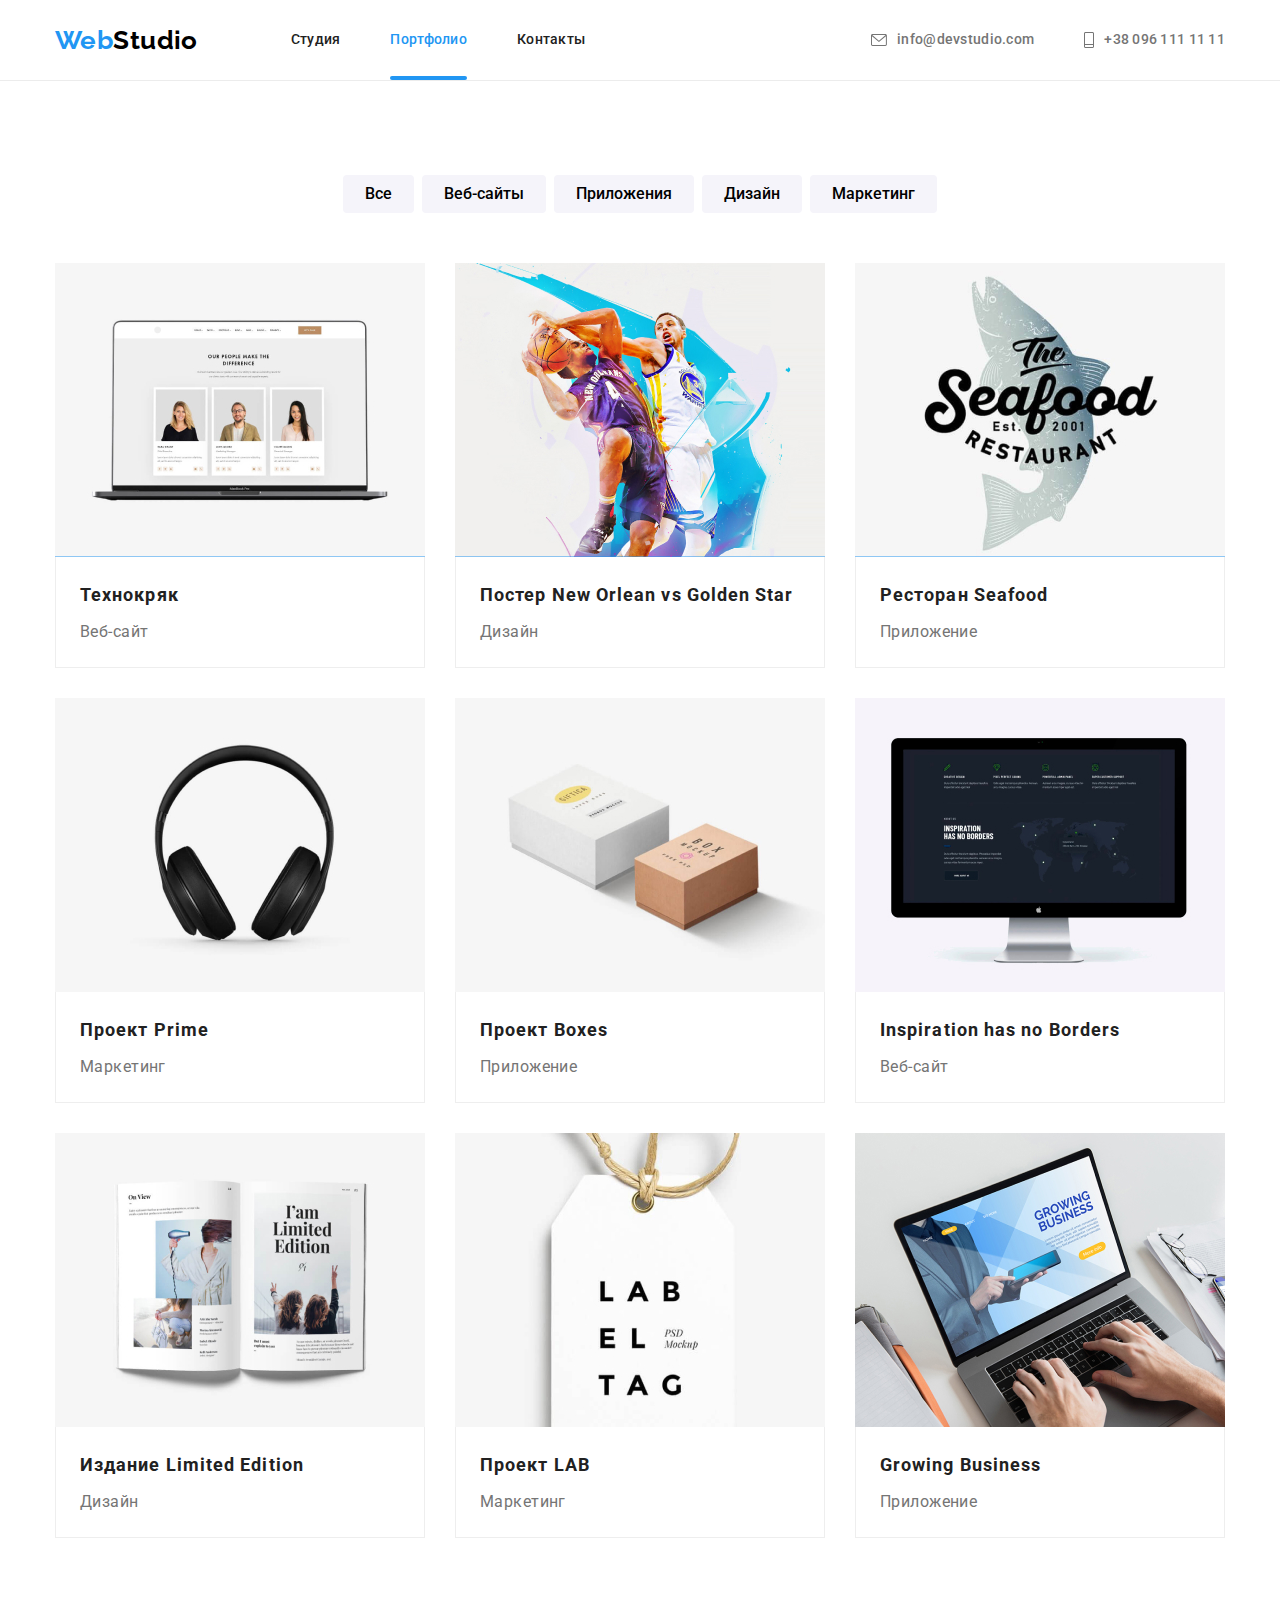
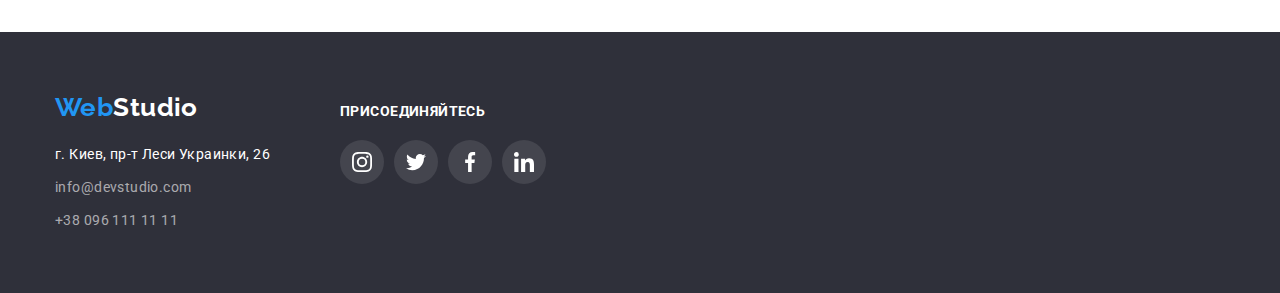
==== portfolio.html @ 52961a79 "aded portolio html" ====
<!DOCTYPE html>
<html lang="ru">
<head>
    <meta charset="UTF-8">
    <meta http-equiv="X-UA-Compatible" content="IE=edge">
    <meta name="viewport" content="width=device-width, initial-scale=1.0">
    <title>Портфолио</title>
    <link rel="stylesheet" href="https://fonts.googleapis.com/css2?family=Raleway:wght@700&family=Roboto:wght@400;500;700;900&display=swap">
    <link rel="stylesheet" href="https://cdnjs.cloudflare.com/ajax/libs/modern-normalize/1.1.0/modern-normalize.css"
        integrity="sha512-Y0MM+V6ymRKN2zStTqzQ227DWhhp4Mzdo6gnlRnuaNCbc+YN/ZH0sBCLTM4M0oSy9c9VKiCvd4Jk44aCLrNS5Q=="
        crossorigin="anonymous" referrerpolicy="no-referrer" />
    <link rel="stylesheet" href="./css/styles.css">

</head>
<body class="page">
    <header class="page-header">
        <div class="container header-container">
            <nav class="site-nav">
                <a class="logo header-logo link" href="#"><span class="logo-part">Web</span>Studio</a>
                <ul class="list list-nav">
                    <li><a class="nav-body link" href="./index.html">Студия</a></li>
                    <li><a class="nav-portfolio link" href="./portfolio.html">Портфолио</a></li>
                    <li><a class="nav-body link" href="#contacts">Контакты</a></li>
                </ul>
            </nav>
            <ul class="list header-contacts">
                <li class="item">
                    <a class="link mail" href="mailto:info@devstudio.com">
                        <svg class="header-icons" width="16" height="12">
                            <use class="mail-icon" href="./images/sprite.svg#icon-envelope-hover"></use>
                        </svg>
                        info@devstudio.com
                    </a>
                </li>
                <li class="item">
                    <a class="link tel" href="tel:+380961111111">
                        <svg class="header-icons" width="10" height="16">
                            <use href="./images/sprite.svg#icon-phone"></use>
                        </svg>
                        +38 096 111 11 11
                    </a>
                </li>
            </ul>
        </div>
    </header>

    <main>
        <section class="section">
             <div class="container cases-container">
                <!--скрыть заголовок h1-->
                <h1 class="projects visually-hidden">Наши проекты</h1>
                <ul class="list portfolio-filter">
                    <li>
                        <button class="filter" type="button">Все</button>
                    </li>
                    <li>
                        <button class="filter" type="button">Веб-сайты</button>
                    </li>
                    <li>
                        <button class="filter" type="button">Приложения</button>
                    </li>
                    <li>
                        <button class="filter" type="button">Дизайн</button>
                    </li>
                    <li>
                        <button class="filter" type="button">Маркетинг</button>
                    </li>
                </ul>
                <ul class="list cases">
                    <li class="item">
                        <a class="link case" href="">
                            <div class="thumb-card">
                                <img src="images/tehnokriak.jpg.jpg" alt="Три сотрудника на экране монитора" width="370">
                                <p class="case-text">
                                    Ресурс предлагает комплексные предложения с разным уровнем функционала и сервисов. Все это позволит посетителю получить
                                    исчерпывающие сведения о компании или частном лице.
                                </p>
                            </div>
                            <div class="case-bottom">
                                <h2 class="case-title">Технокряк</h2>
                                <p class="filter-name">Веб-сайт</p>
                            </div>
                            
                        </a>
                
                    </li>
                    <li class="item">
                        <a class="link case" href="">
                                <div class="thumb-card">
                                    <img src="images/poster.jpg.jpg" alt="Игра в баскетол" width="370">
                                    <p class="case-text">
                                        Ресурс предлагает комплексные предложения с разным уровнем функционала и сервисов. Все это позволит посетителю
                                        получить
                                        исчерпывающие сведения о компании или частном лице.
                                    </p>
                                </div>
                            <div class="case-bottom">
                                <h2 class="case-title">Постер New Orlean vs Golden Star</h2>
                                <p class="filter-name">Дизайн</p>
                            </div>    
                        </a>
                    </li>
                    <li class="item">
                        <a class="link case" href="">
                                <div class="thumb-card">
                                    <img src="images/seafood.jpg" alt="Логотип ресторана" width="370">
                                    <p class="case-text">
                                        Ресурс предлагает комплексные предложения с разным уровнем функционала и сервисов. Все это позволит посетителю
                                        получить
                                        исчерпывающие сведения о компании или частном лице.
                                    </p>
                                </div>
                            <div class="case-bottom">
                                <h2 class="case-title">Ресторан Seafood</h2>
                                <p class="filter-name">Приложение</p>
                            </div>
                        </a>
                    </li>
                    <li class="item">
                        <a class="link case" href="">
                                <div class="thumb-card">
                                    <img src="images/project-prime.jpg" alt="Наушники" width="370">
                                    <p class="case-text">
                                        Ресурс предлагает комплексные предложения с разным уровнем функционала и сервисов. Все это позволит посетителю
                                        получить
                                        исчерпывающие сведения о компании или частном лице.
                                    </p>
                                </div>
                            <div class="case-bottom">
                                <h2 class="case-title">Проект Prime</h2>
                                <p class="filter-name">Маркетинг</p>
                            </div>    
                        </a>
                    </li>
                    <li class="item">
                        <a class="link case" href="">
                                <div class="thumb-card">
                                    <img src="images/project-boxes.jpg" alt="Коробки" width="370">
                                    <p class="case-text">
                                        Ресурс предлагает комплексные предложения с разным уровнем функционала и сервисов. Все это позволит посетителю
                                        получить
                                        исчерпывающие сведения о компании или частном лице.
                                    </p>
                                </div>
                            <div class="case-bottom">
                                <h2 class="case-title">Проект Boxes</h2>
                                <p class="filter-name">Приложение</p>
                            </div>
                        </a>
                    </li>
                    <li class="item">
                        <a class="link case" href="">
                                <div class="thumb-card">
                                    <img src="images/inspiration.jpg" alt="Экран компьютера" width="370">
                                    <p class="case-text">
                                        Ресурс предлагает комплексные предложения с разным уровнем функционала и сервисов. Все это позволит посетителю
                                        получить
                                        исчерпывающие сведения о компании или частном лице.
                                    </p>
                                </div>
                            <div class="case-bottom">
                                <h2 class="case-title">Inspiration has no Borders</h2>
                                <p class="filter-name">Веб-сайт</p>
                            </div>
                        </a>
                    </li>
                    <li class="item">
                        <a class="link case" href="">
                                <div class="thumb-card">
                                    <img src="images/limited-edition.jpg" alt="Журнал" width="370">
                                    <p class="case-text">
                                        Ресурс предлагает комплексные предложения с разным уровнем функционала и сервисов. Все это позволит посетителю
                                        получить
                                        исчерпывающие сведения о компании или частном лице.
                                    </p>
                                </div>
                            <div class="case-bottom">
                                <h2 class="case-title">Издание Limited Edition</h2>
                                <p class="filter-name">Дизайн</p>
                            </div>
                        </a>
                    </li>
                    <li class="item">
                        <a class="link case" href="">
                                <div class="thumb-card">
                                    <img src="images/project-lab.jpg" alt="Бирка" width="370">
                                    <p class="case-text">
                                        Ресурс предлагает комплексные предложения с разным уровнем функционала и сервисов. Все это позволит посетителю
                                        получить
                                        исчерпывающие сведения о компании или частном лице.
                                    </p>
                                </div>
                            <div class="case-bottom">
                                <h2 class="case-title">Проект LAB</h2>
                                <p class="filter-name">Маркетинг</p>
                            </div>    
                        </a>
                    </li>
                    <li class="item">
                        <a class="link case" href="">
                                <div class="thumb-card">
                                    <img src="images/growing-business.jpg" alt="Работа за ноутбуком" width="370">
                                    <p class="case-text">
                                        Ресурс предлагает комплексные предложения с разным уровнем функционала и сервисов. Все это позволит посетителю
                                        получить
                                        исчерпывающие сведения о компании или частном лице.
                                    </p>
                                </div>
                            <div class="case-bottom">
                                <h2 class="case-title">Growing Business</h2>
                                <p class="filter-name">Приложение</p>
                            </div>    
                        </a>
                    </li>
                </ul>
             </div>   
        </section>
        
    </main>

    <footer class="footer">
        <div class="container footer-container">
            <div class="footer-about">
                <a class="link logo footer-logo" href=""><span class="logo-part">Web</span>Studio</a>
                <address id="contacts">
                    <ul class="list contact-list">
                        <li class="footer-adress">г. Киев, пр-т Леси Украинки, 26</li>
                        <li>
                            <a class="link footer-mail" href="mailto:info@devstudio.com">info@devstudio.com</a>
                        </li>
                        <li>
                            <a class="link footer-tel" href="tel:+380961111111">+38 096 111 11 11</a>
                        </li>
                    </ul>
                </address>
            </div>
            <div class="lets-go">
                <strong class="go">Присоединяйтесь</strong>
                <ul class="list footer-social-nets">
                    <li class="item nets-footer">
                        <a class="link" href="#">
                            <svg class="icon-footer-net" width="20" height="20">
                                <use href="./images/sprite.svg#icon-instagram"></use>
                            </svg>
                        </a>
                    </li>
                    <li class="item nets-footer">
                        <a class="link" href="#">
                            <svg class="icon-footer-net" width="20" height="20">
                                <use href="./images/sprite.svg#icon-twitter"></use>
                            </svg>
                        </a>
                    </li>
                    <li class="item nets-footer">
                        <a class="link" href="#">
                            <svg class="icon-footer-net" width="20" height="20">
                                <use href="./images/sprite.svg#icon-facebook"></use>
                            </svg>
                        </a>
                    </li>
                    <li class="item nets-footer">
                        <a class="link" href="#">
                            <svg class="icon-footer-net" width="20" height="20">
                                <use href="./images/sprite.svg#icon-linkedin"></use>
                            </svg>
                        </a>
                    </li>
    
            </div>
        </div>
    </footer>

</body>
</html>
---- css/styles.css ----
:root {
    --main-color: #000000;
    --bgc: #2F303A;
    --hero-color: #2F303A;
    --second-color: #757575;
    --nav-color: #212121;
    --buttom-bgr: #F5F4FA;
    --header-line: #ECECEC;
    --card-border: #EEEEEE;
    --accent-color: #2196F3;
    --add-blue: #188CE8;
    --white-color: #FFFFFF;
    --white-alfa-color: rgba(255, 255, 255, 0.6);
    --nets-color: #AFB1B8;
    --timing: cubic-bezier(0.4, 0, 0.2, 1);
    --time: 250ms;
}

/*1я лекция репетыб 48мин: */
html {
    box-sizing: border-box;
}
*,
*::before,
*::after {
    box-sizing: inherit;
}


body {
    background-color: var(--white-color);
    color: var(--main-color);
    font-family: Roboto, sans-serif;
    font-size: 14px;
    letter-spacing: 0.03em;
    }

h1, h2, h3, h4, h5, h6,
ul,
p {
    margin-top: 0;
    margin-bottom: 0;
}

/*списки (убираем точки)
         (убираем нижний маржин и паддинг)*/
.list {
    padding: 0;
    margin: 0;
    list-style: none;

}

.link {
    padding: 0;
    margin: 0;
    text-decoration: none;
}
.section {
    padding-top: 94px;
    padding-bottom: 94px;
}

.container {
    width: 1200px;
    padding-left: 15px;
    padding-right: 15px;
    margin: 0 auto;
}
img {
    display: block;
    max-width: 100%;
}

/*Шапка*/
.list-nav {
    display: flex;
}

.list-nav > li:not(:last-child) {
margin-right: 50px;
}
.list-nav  .link {
display: block;
padding-top: 32px;
padding-bottom: 32px;
}
.site-nav {
    display: flex;
    align-items: center;
}
.header-logo {
    margin-right: 93px;
}
.header-container {
    display: flex;
}
.page-header {
    border-bottom: 1px solid var(--header-line);
}

.logo {
    font-family: Raleway, sans-serif;
    font-weight: 700;
    font-size: 26px;
    line-height: 1.19;
    color: var(--main-color);
}

.logo-part {
    color: var(--accent-color);
}

.nav-studio,.nav-portfolio, .nav-body, .mail, .tel {
    font-family: inherit;
    font-weight: 500;
    line-height: 1.14;
    letter-spacing: 0.02em;
    color: var(--nav-color);

    transition: color var(--time) var(--timing);
} 

.nav-body:hover,
.nav-bodt:focus,
.nav-studio:hover,
.nav-studio:focus,
.nav-portfolio:hover,
.nav-portfolio:focus {
    color: var(--accent-color);
}
.nav-portfolio,
.nav-studio {
    position: relative;
    color: var(--accent-color);
}
.nav-studio::after,
.nav-portfolio::after {
    position: absolute;
    bottom: 0;
    display: block;
    content: '';    
    width: 100%;
    height: 4px;
    border-radius: 2px;
    background-color: var(--accent-color);
}

.nav-studio:hover,
.nav-studio:focus,
.nav-portfolio:hover,
.nav-portfolio:focus {
    color: var(--nav-color);
}

/*Контакты*/
.header-contacts {
    display: flex;
    margin-left: auto;
    align-items: center;
}
.header-contacts .item + .item {
    margin-left: 50px;
}
.header-contacts > .item > .link {
    display: flex;
    padding-top: 32px;
    padding-bottom: 32px;
}

.mail, .tel {
    color: var(--second-color);
}


.mail:hover,
.mail:focus,
.tel:hover,
.tel:focus {
    color: var(--accent-color);
}
.header-icons {
    margin-right: 10px;
    fill: currentColor;
}

.mail,
.tel {
    display: flex;
    margin-top: 0;
    margin-bottom: 0;
    align-items: center;
}

/*Герой*/
.hero {
    max-width: 1600px;
    height: 600px;
    margin-left: auto;
    margin-right: auto;
    background-image: linear-gradient(
        to right, 
        rgba(47, 48, 58, 0.4),
        rgba(47, 48, 58, 0.4)
    ),
        url(../images/hero.jpg);
    background-position: center;
    background-size: cover;
    background-repeat: no-repeat;

    background-color: var(--hero-color);
    text-align: center;
    padding-top: 200px;
    padding-bottom: 200px;
}

.hero-title {
    margin-top: 0;
    margin-bottom: 0;
    margin-bottom: 30px;

    font-family: inherit;
    font-weight: 900;
    font-size: 44px;
    line-height: 1.36;
    text-align: center;
    letter-spacing: 0.06em;
    text-transform: uppercase;
    color: var(--white-color);
}


.button-order {
    display: inline-block;
    border-radius: 4px;
    padding: 10px 32px;
    min-width: 200px;
    text-align: center;
    /*border: 1px solid transparent;*/

    font-family: inherit;
    font-style: normal;
    font-weight: 700;
    font-size: 16px;
    line-height: 1.88;    
    text-align: center;
    letter-spacing: 0.06em;
    color: var(--white-color);
    background-color: var(--accent-color);
    border: none;
    cursor:pointer;

    transition: color var(--time) var(--timing), background-color var(--time) var(--timing);
}
.button-order:hover,
.button-order:focus {
    color: var(--main-color);
    background-color: var(--add-blue);
    border: none;
}

/*секции*/
.visually-hidden {
    position: absolute;
    width: 1px;
    height: 1px;
    margin: -1px;
    border: 0;
    padding: 0;

    white-space: nowrap;
    clip-path: inset(100%);
    clip: rect(0 0 0 0);
    overflow: hidden;
}
/*.feature-title {
    display: inline;
    margin-top: 0;
    margin-bottom: 0;

    visibility: hidden};*/
.feature-list>.item {
    width: 270px;
}
.feature-list {
    display: flex;
}
 .feature-list>li:not(:last-child) {
    margin-right: 30px;
} 


.list-title {
    margin-top: 0;
    margin-bottom: 10px;


    font-family: inherit;
    font-weight: 700;
    font-size: inherit;
    line-height: 1.14;
    text-transform: uppercase;
}

.list-text {
    line-height: 1.71;
    color: var(--second-color);
}
.feature-list>.item::before {
    display: block;
    content: '';
    height: 120px;
    background-repeat: no-repeat;
    background-position: center;
    background-color: var(--buttom-bgr);
    margin-bottom: 30px;
}
.icon-antenna::before {
    background-image: url(../images/antenna\ \(1\).svg);
}
.icon-clock::before {
background-image: url(../images/clock\ \(1\).svg);
}
.icon-diagram::before {
    background-image: url(../images/diagram\ \(1\).svg);
}
.icon-austronaut::before {
    background-image: url(../images/astronaut\ \(1\).svg);
}

/*Чем мы занимаемся + Наша команда*/
.portfolio-section {
    padding-top: 0;
}

.directions {
    display: flex;
    justify-content: space-between;
}
.directions>li:not(:last-child) {
    margin-right: 30px;
}
.directions > li > img {
    max-width: 100%;
}

.direction-item {
    position: relative;
}
.picture-text {
    position: absolute;
    width: 100%;
    bottom: 0;

    font-family: inherit;
    font-style: normal;
    font-weight: 700;
    font-size: inherit;
    line-height: 1.14;
    text-align: center;
    letter-spacing: 0.03em;
    text-transform: uppercase;
    color: var(--white-color);
    text-align: center;
    padding-top: 27px;
    padding-bottom: 27px;
    background-color: rgba(47, 48, 58, 0.8);
}

/*Команда*/
.team {
    background-color: var(--buttom-bgr);
}

.staff-list {
    display: flex;
    justify-content: space-between;
}

.staff-list>.card:not(:last-child) {
    margin-right: 30px;
}

.staff-list>.card {
    box-shadow: 0px 1px 3px rgba(0, 0, 0, 0.12), 0px 1px 1px rgba(0, 0, 0, 0.14), 0px 2px 1px rgba(0, 0, 0, 0.2);
    border-radius: 0px 0px 4px 4px;
    background-color: var(--white-color);
}

.foto-staff {
    display: block;
    max-width: 100%;

    margin-bottom: 30px;

}

.section-title {
    margin-bottom: 50px;

    font-family: inherit;
    font-weight: 700;
    font-size: 36px;
    line-height: 1.17;
    text-align: center;
}
.staff {
    margin-bottom: 10px;

    font-weight: 500;
    font-size: 16px;
    line-height: 1.19;
    text-align: center;
    color: var(--main-color);
}
.position {
    font-size: 16px;
    line-height: 1.19;
    text-align: center;
    color: var(--second-color);
    margin-bottom: 16px;
}


.icon-nets {
    fill: currentColor;

    transition: color var(--time) var(--timing);
}

.nets-item>.link {
    display: flex;
    justify-content: center;
    align-items: center;
    background-color: transparent;
    color: var(--nets-color);
    width: 44px;
    height: 44px;
    border-radius: 50%;

    transition: background-color var(--time) var(--timing);
}

.nets-item>.link:hover,
.nets-item>.link:focus {
    color: var(--white-color);
    background-color: var(--accent-color);
}

.social-nets {
    display: flex;
    justify-content: space-between;
    margin-top: 20px;
    padding-left: 32px;
    padding-right: 32px;
    margin-bottom: 30px;
}


/*Наши клиенты*/

.client-link {
    display: flex;
    align-items: center;
    justify-content: center;
    width: 170px;
    height: 92px;
    border: 1px solid var(--nets-color);
    border-color: var(--nets-color);
    border-radius: 4px;
    color: var(--nets-color);

        transition: color var(--time) var(--timing), border-color var(--time) var(--timing);
}
.icon-client {
    fill: currentColor;
}
.clients-list {
    display: flex;
    justify-content: space-between;

}
.client-link:hover,
.client-link:focus {
    border-color: var(--accent-color);
    color: var(--accent-color);
}
/*Футер*/

.footer {
    background-color: var(--bgc);
    padding-top: 60px;
    padding-bottom: 60px;
}

.contact-list > li {
    margin-bottom: 9px;
}
.contact-list > li:last-child {
    margin-bottom: 0;
}

.footer-logo {
    display: block;
    margin-top: 0;
    margin-bottom: 20px;

    color: var(--white-color);
}

.footer-adress, 
.footer-mail,
.footer-tel {
    font-family: inherit;
    font-style: normal;
    line-height: 1.71;
    letter-spacing: 0.03em;
}
.contact-list > li:not(:last-child) {
    margin-bottom: 9px;
}
.footer-adress {
    color: var(--white-color);

}
.footer-mail,
.footer-tel {
    color: var(--white-alfa-color);

    transition: color var(--time) var(--timing);
}
.footer-mail:hover, .footer-mail:focus,
.footer-tel:hover, .footer-tel:focus {
    color: var(--white-color);
}

.go {
    font-family: 'Roboto';
    font-style: normal;
    font-weight: 700;
    font-size: 14px;
    line-height: 1.14;
    letter-spacing: 0.03em;
    text-transform: uppercase;
    color: var(--white-color);
    
}
.icon-footer-net {
    fill: currentColor;
}
.nets-footer>.link {
    display: flex;
    justify-content: center;
    align-items: center;
    background-color: rgba(255, 255, 255, 0.1);
    color: var(--white-color);
    width: 44px;
    height: 44px;
    border-radius: 50%;

    transition: background-color var(--time) var(--timing);
}
.nets-footer>.link:hover,
.nets-footer>.link:focus {
    color: var(--white-color);
    background-color: var(--accent-color);
}
.footer-social-nets {
    display: flex;
    justify-content: space-between;
    margin-top: 20px;
}
.lets-go {
    width: 206px;
    margin-left: 70px;
    /*height: 80px;
    padding-top: 12px;*/
}
.footer-container {
    display: flex;
    align-items: baseline;
}

.footer-form {
margin-left: auto;
}

/*ПОРТФОЛИО*/


/*скрыли за счет класса visually-hidden
.projects*/

.portfolio-filter {
    display: flex;
    justify-content: center;
    margin-bottom: 50px;
}
.portfolio-filter>li:not(:last-child) {
    margin-right: 8px;
}


.filter {
    display: inline-block;
    border-radius: 4px;
    padding: 6px 22px;
    text-align: center;
    border: none;
        
    font-family: inherit;
    color: var(--main-color);
    background-color: var(--buttom-bgr);
    font-weight: 500;
    font-size: 16px;
    line-height: 1.62;
    text-align: center;
    cursor: pointer;

    transition: color var(--time) var(--timing), background-color var(--time) var(--timing);
}
.filter:hover,
.filter:focus {
    color: var(--white-color);
    background-color: var(--accent-color);
    border: none;
    box-shadow: 0px 3px 1px rgba(0, 0, 0, 0.1), 0px 1px 2px rgba(0, 0, 0, 0.08), 0px 2px 2px rgba(0, 0, 0, 0.12);
}

.cases {
    display: flex;
    flex-wrap: wrap;
    margin-right: -30px;
    margin-bottom: -30px;
}

.cases>.item {
    flex-basis: calc(100%/3-60px);
    margin-right: 30px;
    margin-bottom: 30px;
}

.case {
    transition: box-shadow var(--time) var(--timing);
}
.case:hover {
    display: block;
    box-shadow: 0px 1px 1px rgba(0, 0, 0, 0.12), 0px 4px 4px rgba(0, 0, 0, 0.06), 1px 4px 6px rgba(0, 0, 0, 0.16);
}

.case-title {
    margin-bottom: 4px;

    font-weight: 700;
    font-size: 18px;
    line-height: 2;
    letter-spacing: 0.06em;
    color: var(--nav-color);
}

.case-bottom {
    padding: 20px 24px;
    border-left: 1px solid var(--card-border);
    border-bottom: 1px solid var(--card-border);
    border-right: 1px solid var(--card-border);
}

.filter-name {
    font-size: 16px;
    line-height: 1.88;
    color: var(--second-color);
}

.thumb-card {
    position: relative;
    overflow: hidden;
}
.case:hover .case-text {
    bottom: 0;
    left: 0;
    transform: translateY(0);
}
.case-text {

    position: absolute;
    bottom: 0;
    left: 0;
    width: 370px;
    padding: 63px 24px;
    font-size: 18px;
    line-height: 1.56;
    letter-spacing: 0.03em;
    color: var(--white-color);
    background-color: var(--accent-color);
    opacity: 0.9;
    transform: translateY(100%);
    transition: transform 250ms  var(--timing);
}


/*Модальное окно*/
.backdrop {
    opacity: 1;
    visibility: visible;
    transition: opacity 250ms var(--timing), visibility var(--timing);

    position: fixed;
    top: 0;
    left: 0;
    width: 100%;
    height: 100%;
    
    background-color: rgba(0, 0, 0, 0.2);
}
.modal {
    position: absolute;
    position: relative;
    top: 50%;
    left: 50%;
    transform: translate(-50%, -50%);

    
    padding: 40px;

    width: 528px;
    min-height: 581px;
    background-color: var(--white-color);
}
.button-close {
    position: absolute;
    top: 8px;
    right: 8px;


    display: flex;
    justify-content: center;
    align-items: center;
    width: 30px;
    height: 30px;
    margin: 0;
    padding: 0;
    
    border: 1px solid rgba(0, 0, 0, 0.1);
    border-radius: 50%;
    color: var(--main-color);
    background-color: var(--white-color);
}
.close {
    fill: currentColor;
}
.backdrop.is-hidden {
    /*visibility: hidden;*/
    opacity: 0;
    pointer-events: none;
}

.modal-text {
    margin-bottom: 12px;

    text-align: center;
    font-weight: 700;
    font-size: 20px;
    line-height: 1.15px;
    letter-spacing: 0.03em;
    color: var(--nav-color);
    }
.form-data {
    display: flex;
    flex-direction: column;
    margin-bottom: 10px;
}
.label-name {
    margin-bottom: 4px;
    color: var(--second-color);
    font-weight: 400;
    font-size: 12px;
    line-height: 1.17px;
    letter-spacing: 0.01em;
    }
.input-data {
    margin: 0;
    padding: 11px 12px;
    border: 1px solid rgba(33, 33, 33, 0.2);
    border-radius: 4px;
}    

.form-data textarea::placeholder {
    font-family: 'Roboto';
    font-style: normal;
    font-weight: 400;
    font-size: 14px;
    line-height: 1.14;
    letter-spacing: 0.01em;
    color: rgba(117, 117, 117, 0.5);
}
.textarea {
    border: 1px solid rgba(33, 33, 33, 0.2);
    border-radius: 4px;
    padding: 12px 16px;
}
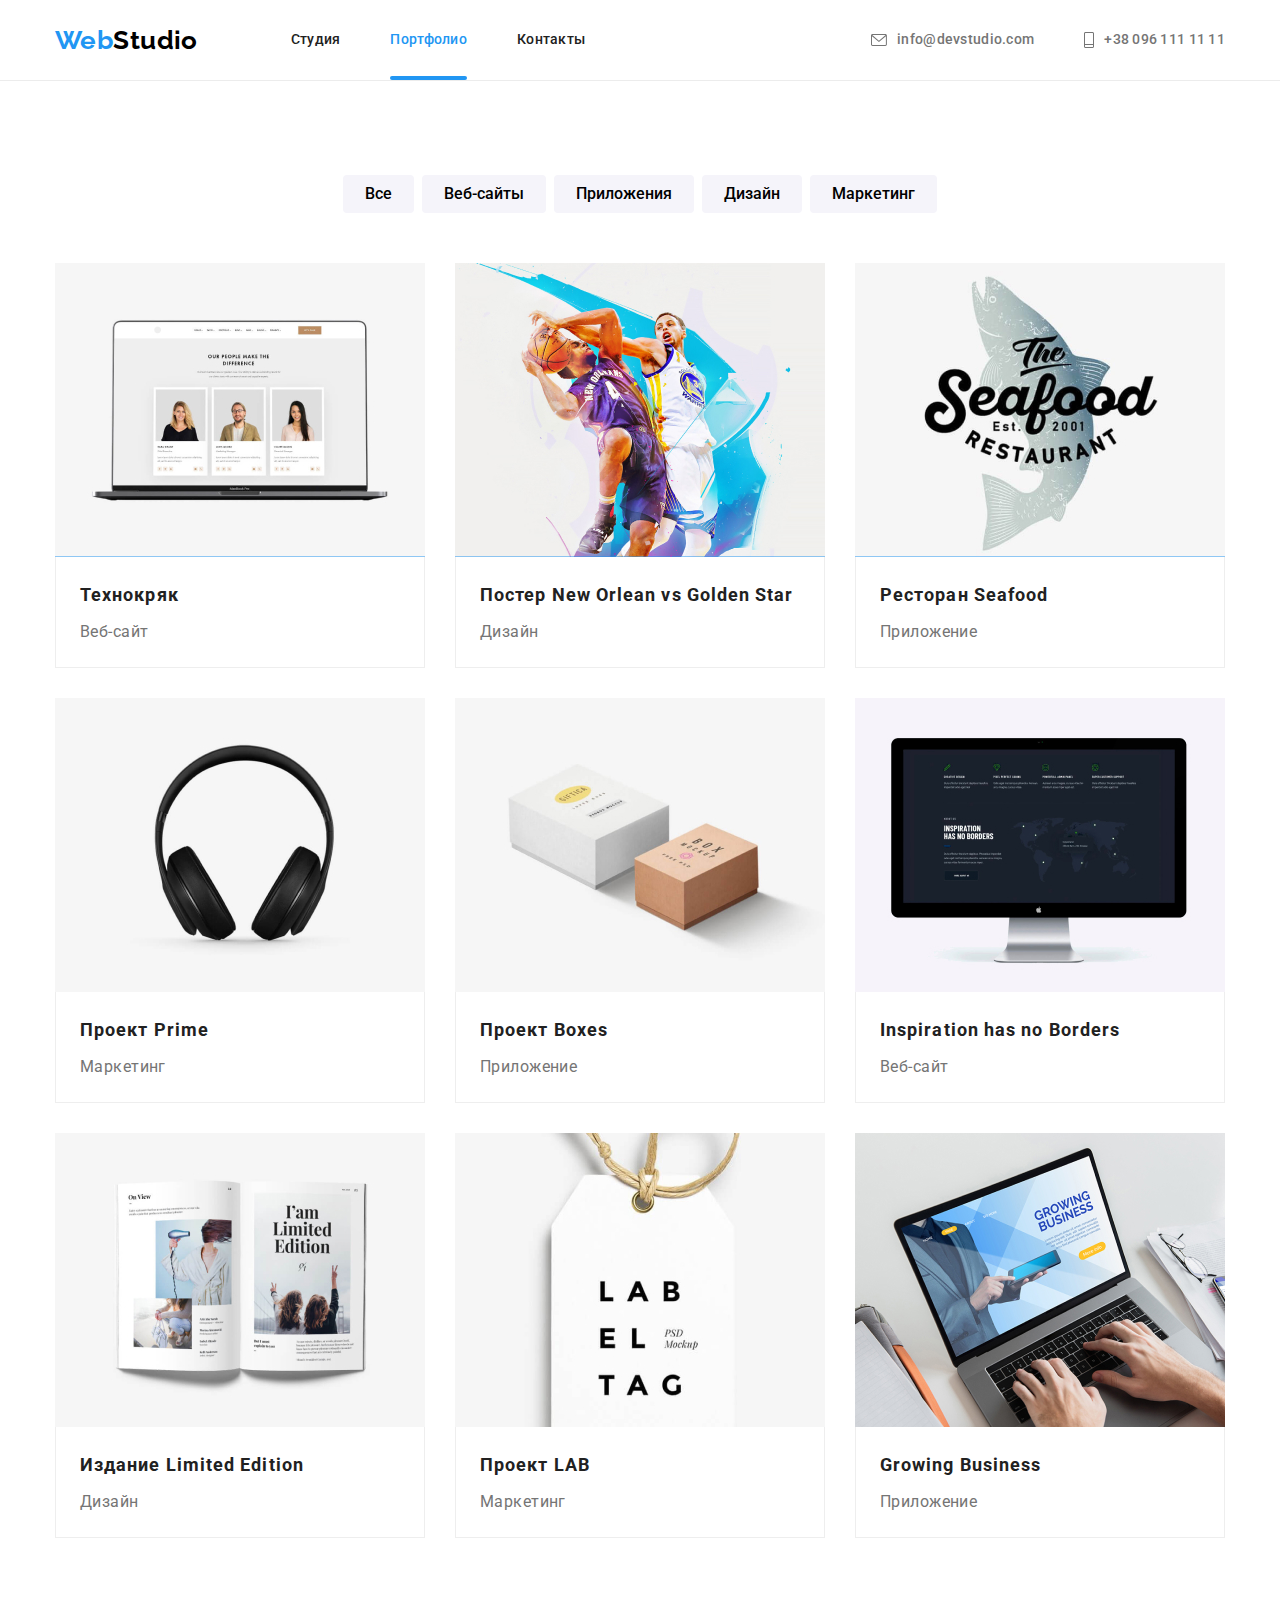
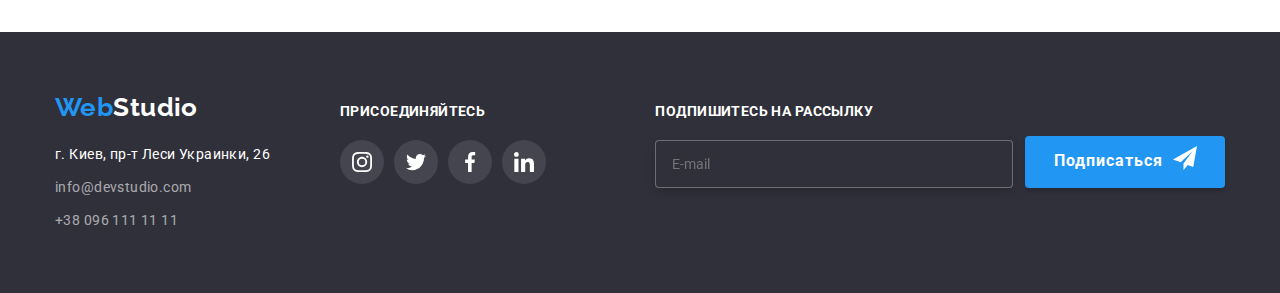
==== commit e60f9a5b: "renewed footer in portfolio" ====
--- a/portfolio.html
+++ b/portfolio.html
@@ -260,13 +260,24 @@
                     </li>
                     <li class="item nets-footer">
                         <a class="link" href="#">
-                            <svg class="icon-footer-net" width="20" height="20">
+                            <svg class="icon-footer-net" aria-label="закрыть окно" width="20" height="20">
                                 <use href="./images/sprite.svg#icon-linkedin"></use>
                             </svg>
                         </a>
                     </li>
-    
+                </ul>
             </div>
+            <form class="footer-form">
+                <div class="sign-form">
+                    <label class="sign" for="e-mail">Подпишитесь на рассылку</label>
+                    <input class="footer-input" type="email" name="e-mail" id="e-mail" placeholder="E-mail" />
+                </div>
+                <button class="button-sign" type="submit">Подписаться
+                    <svg class="icon-send" width="24" height="24">
+                        <use href="./images/sprite.svg#icon-send"></use>
+                    </svg>
+                </button>
+            </form>
         </div>
     </footer>
 
--- a/css/styles.css
+++ b/css/styles.css
@@ -573,8 +573,6 @@
 .lets-go {
     width: 206px;
     margin-left: 70px;
-    /*height: 80px;
-    padding-top: 12px;*/
 }
 .footer-container {
     display: flex;
@@ -582,7 +580,65 @@
 }
 
 .footer-form {
-margin-left: auto;
+    display: flex;
+    margin-left: auto;
+    align-items: flex-end ;
+}
+
+.sign-form {
+    display: flex;
+    flex-direction: column;
+    margin-right: 12px;
+}
+
+.sign {
+    margin-bottom: 20px;
+    font-weight: 700;
+    font-size: 14px;
+    line-height: 1.12;
+    text-transform: uppercase;
+    color: var(--white-color);
+}
+.footer-input {
+    width: 358px;
+    background-color: var(--hero-color);
+    border: 1px solid rgba(255, 255, 255, 0.3);
+    filter: drop-shadow(0px 4px 4px rgba(0, 0, 0, 0.15));
+    border-radius: 4px;
+    padding: 15px 16px; 
+    color: var(--white-color);
+}
+.foter-input::placeholder {
+    font-size: 16px;
+    line-height: 1.25;
+    letter-spacing: 0.03em;
+    color: var(--white-alfa-color);
+}
+.button-sign {
+    display: flex;
+    justify-content: center;
+    padding: 10px 28px 12px 29px;
+
+    font-weight: 700;
+    font-size: 16px;
+    line-height: 1.88;
+    letter-spacing: 0.06em;
+    color: var(--white-color);
+
+    background: var(--accent-color);
+    box-shadow: 0px 4px 4px rgba(0, 0, 0, 0.15);
+    border-radius: 4px;
+    border: none;
+
+    transition: background-color var(--time) var(--timing), box-shadow var(--time) var(--timing) ;
+}
+.button-sign:focus,
+.button-sign:hover {
+    background-color: var(--add-blue);
+}
+.icon-send {
+    margin-left: 10px;
+    fill: currentColor;
 }
 
 /*ПОРТФОЛИО*/
@@ -730,7 +786,6 @@
     position: absolute;
     top: 8px;
     right: 8px;
-
 
     display: flex;
     justify-content: center;
@@ -745,6 +800,9 @@
     color: var(--main-color);
     background-color: var(--white-color);
 }
+.button-close:hover {
+    color: var(--accent-color);
+}
 .close {
     fill: currentColor;
 }
@@ -756,15 +814,15 @@
 
 .modal-text {
     margin-bottom: 12px;
-
     text-align: center;
     font-weight: 700;
     font-size: 20px;
-    line-height: 1.15px;
+    line-height: 1.15;
     letter-spacing: 0.03em;
     color: var(--nav-color);
     }
 .form-data {
+    position: relative;
     display: flex;
     flex-direction: column;
     margin-bottom: 10px;
@@ -774,31 +832,120 @@
     color: var(--second-color);
     font-weight: 400;
     font-size: 12px;
-    line-height: 1.17px;
+    line-height: 1.17;
     letter-spacing: 0.01em;
     }
 .input-data {
-    margin: 0;
-    padding: 11px 12px;
+    width: 100%;
+    padding: 11px 12px 11px 42px;
+    font: inherit;
     border: 1px solid rgba(33, 33, 33, 0.2);
-    border-radius: 4px;
+    border-radius: 4px; 
+    transition: border-color 250ms var(--timing);
 }    
-
+.input-data:hover,
+.input-data:focus,
+.textarea:hover,
+.textarea:focus {
+    border: 1px solid var(--accent-color);
+}
+
+.form-data {
+    color: var(--nav-color);
+}
+.icon-position {
+    position: relative;
+    padding: 0;
+}
+.modal-form-icon {
+    position: absolute;
+    bottom: 0;
+    left: 12px;
+    transform: translateY(-50%);
+
+    fill: currentColor
+}
 .form-data textarea::placeholder {
     font-family: 'Roboto';
-    font-style: normal;
-    font-weight: 400;
     font-size: 14px;
     line-height: 1.14;
     letter-spacing: 0.01em;
     color: rgba(117, 117, 117, 0.5);
 }
+.form-data:focus-within > .modal-form-icon {
+    color: var(--accent-color);
+}
+.form-data:focus-within>.input-data {
+    border: 1px solid var(--accent-color);
+}
+
 .textarea {
     border: 1px solid rgba(33, 33, 33, 0.2);
     border-radius: 4px;
     padding: 12px 16px;
-}
-
-
-
-
+    min-height: 120px;
+}
+.textarea:not(:placeholder-shown) {
+    border: 1px solid var(--accent-color);
+}
+.agreement {
+    display: flex;
+    align-items: center;
+    justify-content: center;
+
+    margin-bottom: 30px;
+    margin-left: auto;
+    margin-right: auto;
+}
+.agree-label {
+    margin-left: 7px;
+
+    font-size: 14px;
+    line-height: 1.71;
+    color: var(--second-color);
+}
+.agreement-conditions {
+    color: var(--accent-color);
+}
+.checkbox-icon {
+    display: inline-block;
+    width: 16px;
+    height: 15px;
+    background-image: url(../images/icon-check.svg);
+    background-size: contain;
+    
+}
+.checkbox:checked + .checkbox-icon {
+    background-image: url(../images/icon-check-v.svg);
+    background-size: contain;
+    background-repeat: no-repeat;
+    background-position: center;
+    background-color: var(--accent-color);
+}
+
+.button-submit {
+    display: block;
+    margin-left: auto;
+    margin-right: auto;
+    padding: 10px 55px 10px 56px;
+
+    font-weight: 700;
+    font-size: 16px;
+    line-height: 1.88;
+    letter-spacing: 0.06em;
+    color: var(--white-color);
+    background-color: var(--accent-color);
+    border: none;
+    box-shadow: 0px 4px 4px rgba(0, 0, 0, 0.15);
+    border-radius: 4px;
+
+    transition: background-color var(--time) var(--timing), box-shadow var(--time) var(--timing);
+}
+.button-submit:hover,
+.button-submit:focus {
+    background-color: var(--add-blue);
+}
+
+
+
+
